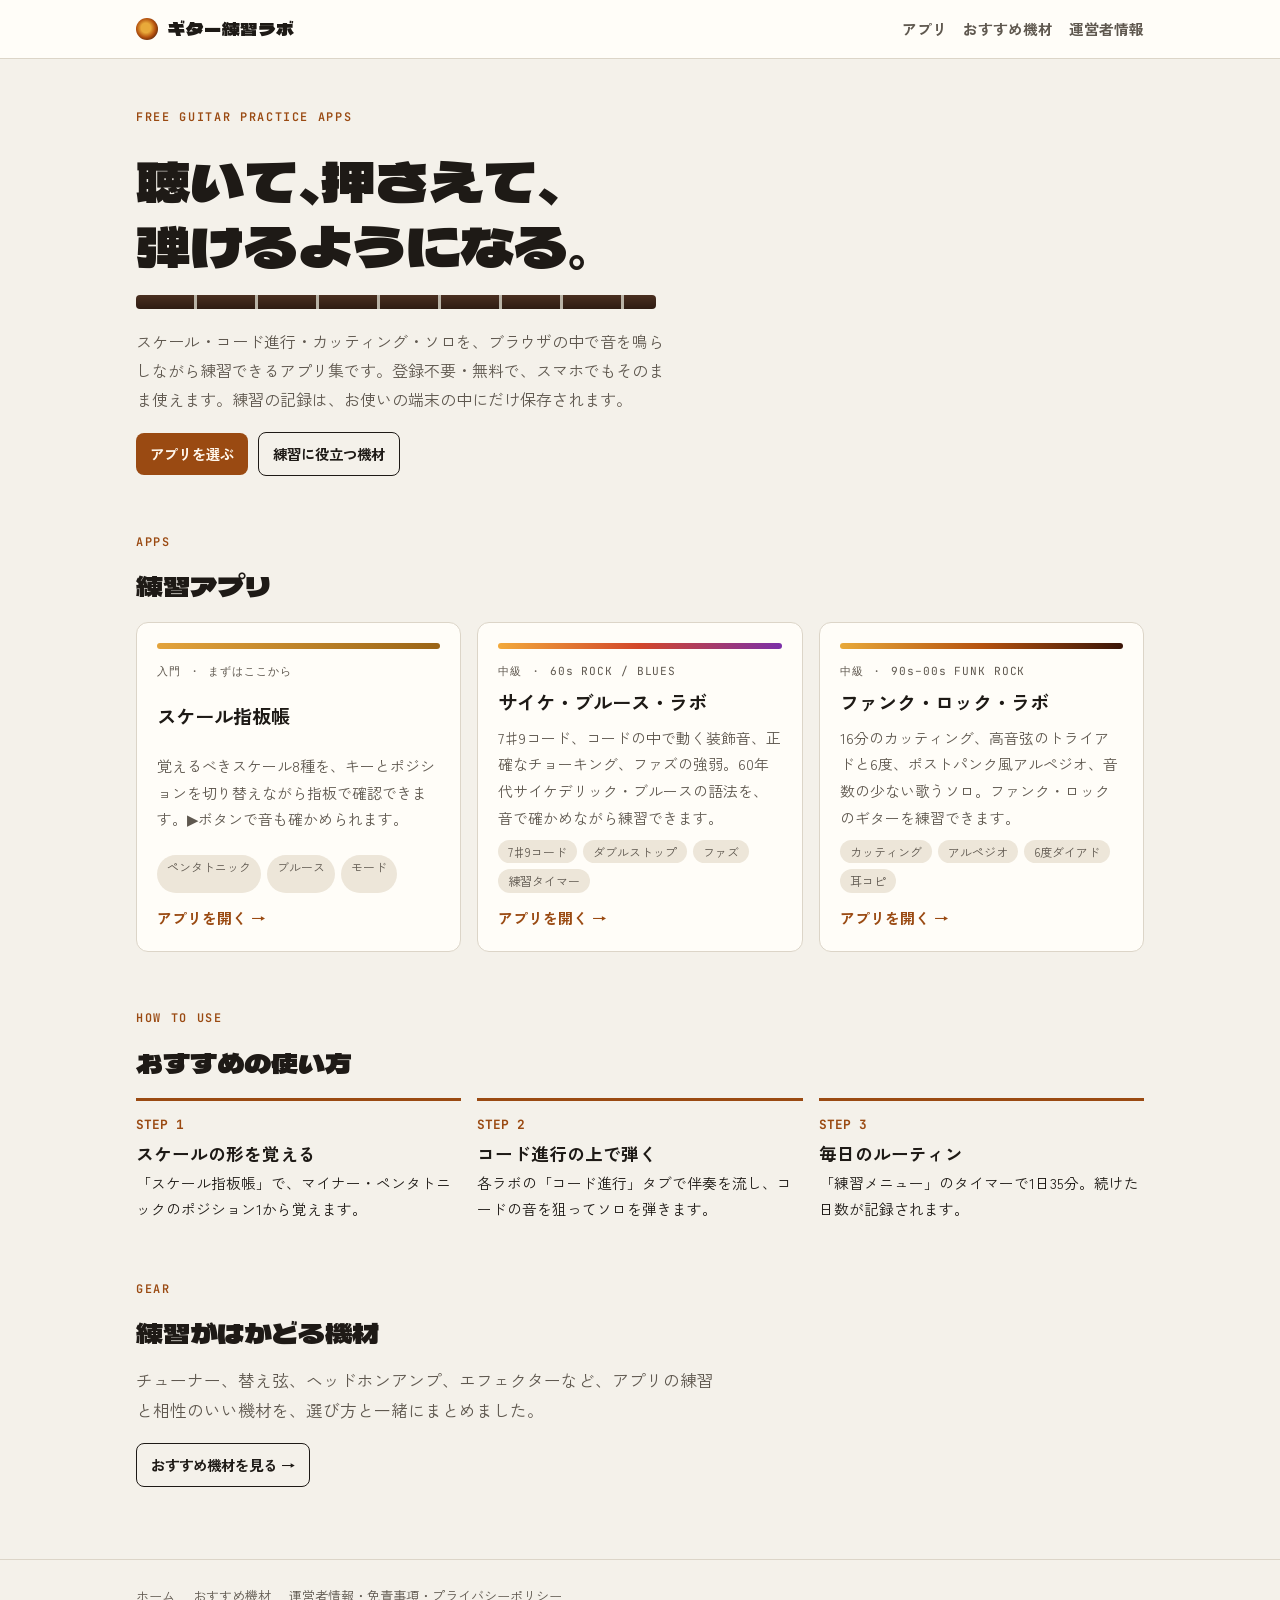
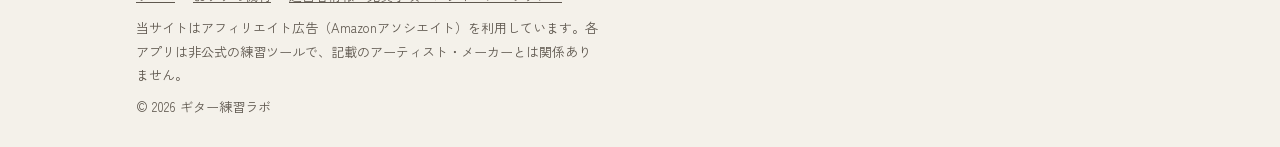
==== index.html @ 336d81dd "ギター練習ラボを公開用に構成 3つの練習アプリをまとめたトップページ、おすすめ機材ページ、運営者情報ページを追加。 アプリ名をスタイル名に変更し、非公式表記・PR表記・Amazonアソシエイト表記を追" ====
<!doctype html>
<html lang="ja" data-base="./">
<head>
<meta charset="utf-8">
<meta name="viewport" content="width=device-width,initial-scale=1,viewport-fit=cover">
<title>ギター練習ラボ｜音で確かめるギター練習アプリ（無料）</title>
<meta name="description" content="スケール、コード進行、カッティング、ソロの練習を、ブラウザで音を鳴らしながら学べる無料のギター練習アプリ集。登録不要・スマホ対応。">
<meta property="og:title" content="ギター練習ラボ">
<meta property="og:description" content="音で確かめるギター練習アプリ集。登録不要・無料・スマホ対応。">
<meta property="og:type" content="website">
<link rel="preconnect" href="https://fonts.googleapis.com">
<link rel="preconnect" href="https://fonts.gstatic.com" crossorigin>
<link rel="stylesheet" href="https://fonts.googleapis.com/css2?family=Dela+Gothic+One&family=Zen+Kaku+Gothic+New:wght@400;500;700&family=JetBrains+Mono:wght@400;600&display=swap">
<link rel="stylesheet" href="assets/site.css">
</head>
<body>
<header class="site-head">
  <div class="wrap">
    <a class="logo" href="./"><i aria-hidden="true"></i>ギター練習ラボ</a>
    <nav class="site-nav" aria-label="サイト">
      <a href="#apps">アプリ</a>
      <a href="gear.html">おすすめ機材</a>
      <a href="about.html">運営者情報</a>
    </nav>
  </div>
</header>

<main class="wrap">
  <section class="hero">
    <span class="eyebrow">Free guitar practice apps</span>
    <h1>聴いて、押さえて、<br>弾けるようになる。</h1>
    <div class="fret-strip" aria-hidden="true"></div>
    <p class="muted">スケール・コード進行・カッティング・ソロを、ブラウザの中で音を鳴らしながら練習できるアプリ集です。登録不要・無料で、スマホでもそのまま使えます。練習の記録は、お使いの端末の中にだけ保存されます。</p>
    <div class="row">
      <a class="btn" href="#apps">アプリを選ぶ</a>
      <a class="btn ghost" href="gear.html">練習に役立つ機材</a>
    </div>
  </section>

  <section id="apps" aria-labelledby="apps-h">
    <div class="lead">
      <span class="eyebrow">Apps</span>
      <h2 id="apps-h">練習アプリ</h2>
    </div>
    <div class="apps">
      <a class="app" href="apps/scales/">
        <div class="sw" style="background:linear-gradient(90deg,#E3A33C,#9A6416)"></div>
        <div style="display:grid;gap:8px">
          <span class="badge">入門 ・ まずはここから</span>
          <h3>スケール指板帳</h3>
          <p>覚えるべきスケール8種を、キーとポジションを切り替えながら指板で確認できます。▶ボタンで音も確かめられます。</p>
          <ul><li>ペンタトニック</li><li>ブルース</li><li>モード</li></ul>
        </div>
        <span class="go">アプリを開く →</span>
      </a>
      <a class="app" href="apps/psychedelic-blues/">
        <div class="sw" style="background:linear-gradient(90deg,#F2A93B,#D2462A,#7B2FA8)"></div>
        <div style="display:grid;gap:8px">
          <span class="badge">中級 ・ 60s ROCK / BLUES</span>
          <h3>サイケ・ブルース・ラボ</h3>
          <p>7♯9コード、コードの中で動く装飾音、正確なチョーキング、ファズの強弱。60年代サイケデリック・ブルースの語法を、音で確かめながら練習できます。</p>
          <ul><li>7♯9コード</li><li>ダブルストップ</li><li>ファズ</li><li>練習タイマー</li></ul>
        </div>
        <span class="go">アプリを開く →</span>
      </a>
      <a class="app" href="apps/funk-rock/">
        <div class="sw" style="background:linear-gradient(90deg,#E8A93A,#B5520F,#3A1508)"></div>
        <div style="display:grid;gap:8px">
          <span class="badge">中級 ・ 90s–00s FUNK ROCK</span>
          <h3>ファンク・ロック・ラボ</h3>
          <p>16分のカッティング、高音弦のトライアドと6度、ポストパンク風アルペジオ、音数の少ない歌うソロ。ファンク・ロックのギターを練習できます。</p>
          <ul><li>カッティング</li><li>アルペジオ</li><li>6度ダイアド</li><li>耳コピ</li></ul>
        </div>
        <span class="go">アプリを開く →</span>
      </a>
    </div>
  </section>

  <section aria-labelledby="how-h">
    <div class="lead">
      <span class="eyebrow">How to use</span>
      <h2 id="how-h">おすすめの使い方</h2>
    </div>
    <ol class="steps">
      <li><b>STEP 1</b><h3>スケールの形を覚える</h3><p>「スケール指板帳」で、マイナー・ペンタトニックのポジション1から覚えます。</p></li>
      <li><b>STEP 2</b><h3>コード進行の上で弾く</h3><p>各ラボの「コード進行」タブで伴奏を流し、コードの音を狙ってソロを弾きます。</p></li>
      <li><b>STEP 3</b><h3>毎日のルーティン</h3><p>「練習メニュー」のタイマーで1日35分。続けた日数が記録されます。</p></li>
    </ol>
  </section>

  <section aria-labelledby="gear-h">
    <div class="lead">
      <span class="eyebrow">Gear</span>
      <h2 id="gear-h">練習がはかどる機材</h2>
      <p class="muted">チューナー、替え弦、ヘッドホンアンプ、エフェクターなど、アプリの練習と相性のいい機材を、選び方と一緒にまとめました。</p>
    </div>
    <div class="row"><a class="btn ghost" href="gear.html">おすすめ機材を見る →</a></div>
  </section>

  <section class="support" data-tip hidden aria-labelledby="sup-h">
    <h2 id="sup-h">このサイトを応援する</h2>
    <p class="muted">アプリはすべて無料です。役に立ったら、投げ銭で応援していただけると新しいアプリづくりの励みになります。</p>
    <div class="row"><a class="btn" href="#"></a></div>
  </section>
</main>

<footer class="site-foot">
  <div class="wrap">
    <nav aria-label="フッター"><a href="./">ホーム</a><a href="gear.html">おすすめ機材</a><a href="about.html">運営者情報・免責事項・プライバシーポリシー</a></nav>
    <p>当サイトはアフィリエイト広告（Amazonアソシエイト）を利用しています。各アプリは非公式の練習ツールで、記載のアーティスト・メーカーとは関係ありません。</p>
    <p>© <span id="y"></span> ギター練習ラボ</p>
  </div>
</footer>
<script>document.getElementById('y').textContent=new Date().getFullYear()</script>
<script src="assets/config.js"></script>
<script src="assets/site.js"></script>
</body>
</html>
---- assets/site.css ----
/* ギター練習ラボ — サイト共通スタイル（トップ・機材・運営者情報） */
:root{
  --bg:#F4F1EA; --surface:#FFFDF8; --fg:#1E1A16; --muted:#5F584F; --line:#DCD5C8;
  --accent:#9A4A12; --accent-strong:#7E3A0B; --on-accent:#FFF8EE; --chip:#EDE6D9;
  --wood:#3B2519; --inlay:#E9E1CF;
  --display:"Dela Gothic One","Zen Kaku Gothic New",system-ui,sans-serif;
  --body:"Zen Kaku Gothic New","Hiragino Sans","Noto Sans JP",system-ui,sans-serif;
  --mono:"JetBrains Mono",ui-monospace,Menlo,Consolas,monospace;
  color-scheme:light;
}
@media (prefers-color-scheme: dark){:root:not([data-theme="light"]){
  --bg:#14110E; --surface:#1E1914; --fg:#EFE7DA; --muted:#AEA392; --line:#3A3027;
  --accent:#E79A4A; --accent-strong:#F2B26E; --on-accent:#1A0E04; --chip:#2A221B; color-scheme:dark}}
:root[data-theme="dark"]{
  --bg:#14110E; --surface:#1E1914; --fg:#EFE7DA; --muted:#AEA392; --line:#3A3027;
  --accent:#E79A4A; --accent-strong:#F2B26E; --on-accent:#1A0E04; --chip:#2A221B; color-scheme:dark}

*,*::before,*::after{box-sizing:border-box}
[hidden]{display:none!important}
html{-webkit-text-size-adjust:100%;text-size-adjust:100%}
body{margin:0;background:var(--bg);color:var(--fg);font-family:var(--body);font-size:16px;line-height:1.8;overflow-wrap:anywhere;-webkit-font-smoothing:antialiased}
.wrap{max-width:1040px;margin:0 auto;padding-left:max(16px,env(safe-area-inset-left,0px));padding-right:max(16px,env(safe-area-inset-right,0px))}
h1,h2,h3{margin:0;text-wrap:balance}
h1{font-family:var(--display);font-weight:400;font-size:clamp(2rem,7vw,3.4rem);line-height:1.2}
h2{font-family:var(--display);font-weight:400;font-size:clamp(1.35rem,4vw,1.7rem);line-height:1.35}
h3{font-size:1.1rem;line-height:1.45}
p{margin:0;max-width:66ch;text-wrap:pretty}
a{color:var(--accent)}
.muted{color:var(--muted)}
.eyebrow{font-family:var(--mono);font-size:.74rem;letter-spacing:.14em;text-transform:uppercase;color:var(--accent);font-weight:600}
:focus-visible{outline:3px solid var(--accent);outline-offset:2px;border-radius:4px}

/* header */
.site-head{border-bottom:1px solid var(--line);background:var(--surface)}
.site-head .wrap{display:flex;flex-wrap:wrap;align-items:center;gap:8px 20px;padding-block:12px}
.logo{font-family:var(--display);font-size:1.1rem;color:var(--fg);text-decoration:none;display:flex;align-items:center;gap:10px;margin-right:auto}
.logo i{width:22px;height:22px;border-radius:50%;background:radial-gradient(circle at 45% 45%,#E8A93A 0 28%,#B5520F 55%,#3A1508 88%);flex:none}
.site-nav{display:flex;flex-wrap:wrap;gap:4px 16px;font-size:.92rem;font-weight:700}
.site-nav a{color:var(--muted);text-decoration:none;padding:4px 0}
.site-nav a:hover,.site-nav a[aria-current]{color:var(--fg)}

.pr-note{font-size:.8rem;color:var(--muted);background:var(--chip);border-radius:6px;padding:6px 12px;display:inline-block}

main{padding-block:40px 72px;display:grid;gap:56px}
section{display:grid;gap:18px}
.lead{display:grid;gap:14px}
.lead p{font-size:1.05rem}

/* hero */
.hero{display:grid;gap:18px;padding-top:8px}
.fret-strip{height:14px;border-radius:4px;background:
  repeating-linear-gradient(90deg,transparent 0 58px,#B9B3A6 58px 61px),
  linear-gradient(180deg,#4A2F20,#2E1C12);max-width:520px;position:relative}

/* app cards */
.apps{display:grid;grid-template-columns:repeat(auto-fit,minmax(min(100%,300px),1fr));gap:16px}
.app{display:grid;grid-template-rows:auto 1fr auto;gap:12px;background:var(--surface);border:1px solid var(--line);border-radius:12px;padding:20px;text-decoration:none;color:inherit;transition:border-color .15s,transform .15s}
.app:hover{border-color:var(--accent);transform:translateY(-2px)}
.app .sw{height:6px;border-radius:3px}
.app p{font-size:.93rem;color:var(--muted)}
.app ul{margin:0;padding:0;list-style:none;display:flex;flex-wrap:wrap;gap:6px}
.app li{font-size:.75rem;background:var(--chip);border-radius:99px;padding:1px 10px;color:var(--muted)}
.app .go{font-weight:700;color:var(--accent);font-size:.92rem}
.app h3{font-size:1.2rem}
.badge{font-family:var(--mono);font-size:.7rem;color:var(--muted);letter-spacing:.08em}

/* steps */
.steps{list-style:none;margin:0;padding:0;display:grid;grid-template-columns:repeat(auto-fit,minmax(min(100%,220px),1fr));gap:16px}
.steps li{border-top:3px solid var(--accent);padding-top:12px;display:grid;gap:4px}
.steps b{font-family:var(--mono);color:var(--accent);font-size:.8rem}
.steps p{font-size:.92rem}

/* gear */
.gear-grid{display:grid;grid-template-columns:repeat(auto-fit,minmax(min(100%,300px),1fr));gap:16px}
.gcard{background:var(--surface);border:1px solid var(--line);border-radius:12px;padding:18px 20px;display:grid;gap:10px;align-content:start}
.gcard p{font-size:.92rem}
.gcard .why{font-size:.85rem;color:var(--muted)}
.gbtn,.btn{display:inline-flex;align-items:center;gap:6px;justify-self:start;padding:8px 14px;border-radius:8px;background:var(--accent);color:var(--on-accent);text-decoration:none;font-weight:700;font-size:.9rem;min-height:40px}
.gbtn:hover,.btn:hover{background:var(--accent-strong)}
.btn.ghost{background:transparent;color:var(--fg);border:1px solid var(--fg)}
.btn.ghost:hover{background:var(--chip)}
.row{display:flex;flex-wrap:wrap;gap:10px;align-items:center}

/* support */
.support{background:var(--surface);border:1px solid var(--line);border-radius:12px;padding:24px;display:grid;gap:12px}

/* prose (about) */
.prose{display:grid;gap:28px}
.prose section{gap:10px}
.prose h2{font-size:1.25rem}
.prose ul{margin:0;padding-left:1.2em;max-width:66ch}
.prose li{margin-bottom:4px}

footer.site-foot{border-top:1px solid var(--line);font-size:.82rem;color:var(--muted)}
footer.site-foot .wrap{padding-block:24px calc(28px + env(safe-area-inset-bottom,0px));display:grid;gap:8px}
footer.site-foot nav{display:flex;flex-wrap:wrap;gap:4px 18px}
footer.site-foot a{color:var(--muted)}

@media (prefers-reduced-motion:reduce){*{transition:none!important}.app:hover{transform:none}}
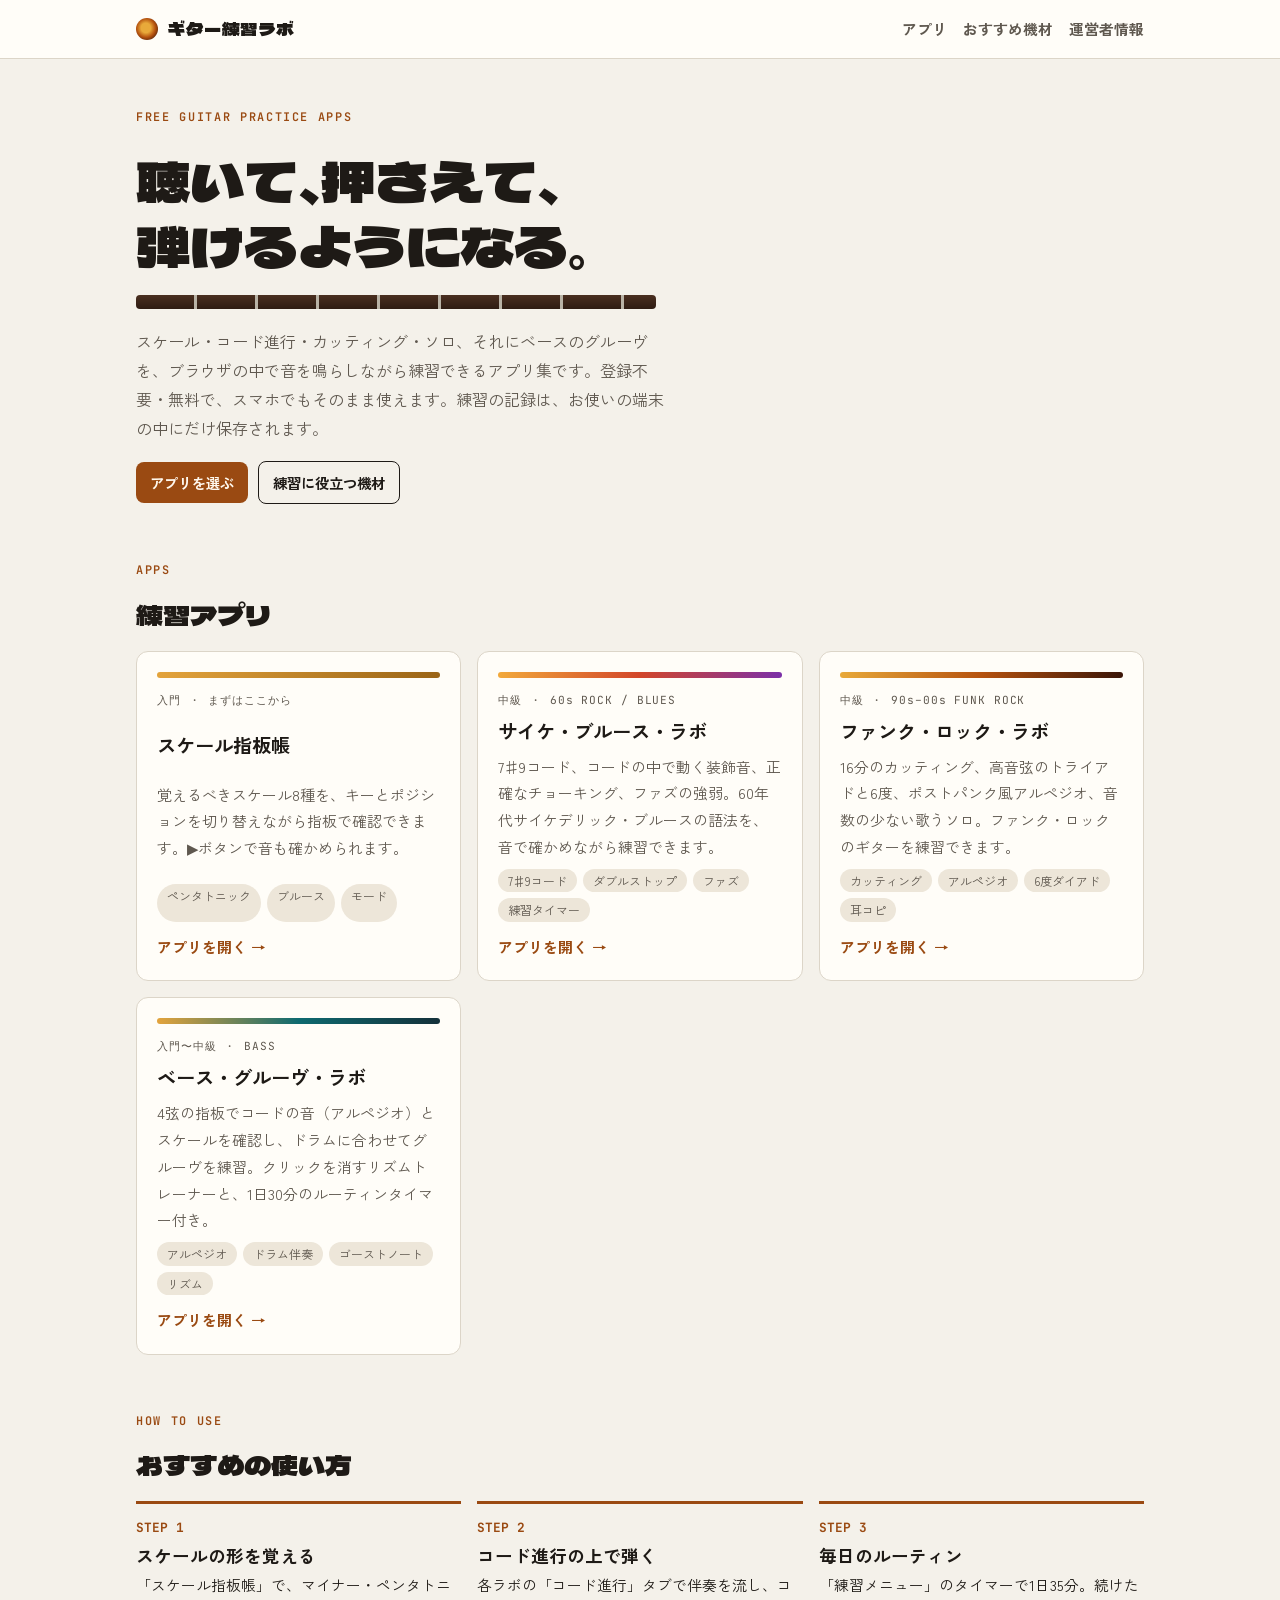
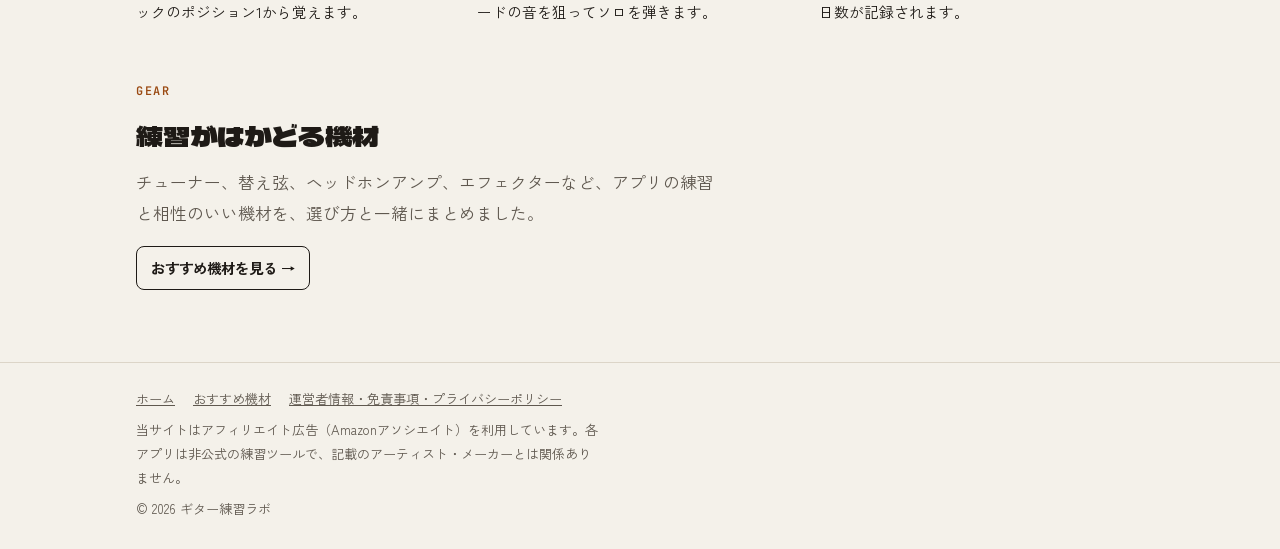
==== commit 57da977b: "ベース・グルーヴ・ラボを追加 4弦の指板（アルペジオ・スケール・クロマチック）、ドラム伴奏つきのグルーヴ7種、 クリックを消せるリズムトレーナー、1日30分の練習タイマーと記録。 トップページにカード" ====
--- a/index.html
+++ b/index.html
@@ -4,7 +4,7 @@
 <meta charset="utf-8">
 <meta name="viewport" content="width=device-width,initial-scale=1,viewport-fit=cover">
 <title>ギター練習ラボ｜音で確かめるギター練習アプリ（無料）</title>
-<meta name="description" content="スケール、コード進行、カッティング、ソロの練習を、ブラウザで音を鳴らしながら学べる無料のギター練習アプリ集。登録不要・スマホ対応。">
+<meta name="description" content="スケール、コード進行、カッティング、ソロ、ベースのグルーヴの練習を、ブラウザで音を鳴らしながら学べる無料のギター練習アプリ集。登録不要・スマホ対応。">
 <meta property="og:title" content="ギター練習ラボ">
 <meta property="og:description" content="音で確かめるギター練習アプリ集。登録不要・無料・スマホ対応。">
 <meta property="og:type" content="website">
@@ -30,7 +30,7 @@
     <span class="eyebrow">Free guitar practice apps</span>
     <h1>聴いて、押さえて、<br>弾けるようになる。</h1>
     <div class="fret-strip" aria-hidden="true"></div>
-    <p class="muted">スケール・コード進行・カッティング・ソロを、ブラウザの中で音を鳴らしながら練習できるアプリ集です。登録不要・無料で、スマホでもそのまま使えます。練習の記録は、お使いの端末の中にだけ保存されます。</p>
+    <p class="muted">スケール・コード進行・カッティング・ソロ、それにベースのグルーヴを、ブラウザの中で音を鳴らしながら練習できるアプリ集です。登録不要・無料で、スマホでもそのまま使えます。練習の記録は、お使いの端末の中にだけ保存されます。</p>
     <div class="row">
       <a class="btn" href="#apps">アプリを選ぶ</a>
       <a class="btn ghost" href="gear.html">練習に役立つ機材</a>
@@ -70,6 +70,16 @@
           <h3>ファンク・ロック・ラボ</h3>
           <p>16分のカッティング、高音弦のトライアドと6度、ポストパンク風アルペジオ、音数の少ない歌うソロ。ファンク・ロックのギターを練習できます。</p>
           <ul><li>カッティング</li><li>アルペジオ</li><li>6度ダイアド</li><li>耳コピ</li></ul>
+        </div>
+        <span class="go">アプリを開く →</span>
+      </a>
+      <a class="app" href="apps/bass/">
+        <div class="sw" style="background:linear-gradient(90deg,#E3A33C,#0E6A70,#14303A)"></div>
+        <div style="display:grid;gap:8px">
+          <span class="badge">入門〜中級 ・ BASS</span>
+          <h3>ベース・グルーヴ・ラボ</h3>
+          <p>4弦の指板でコードの音（アルペジオ）とスケールを確認し、ドラムに合わせてグルーヴを練習。クリックを消すリズムトレーナーと、1日30分のルーティンタイマー付き。</p>
+          <ul><li>アルペジオ</li><li>ドラム伴奏</li><li>ゴーストノート</li><li>リズム</li></ul>
         </div>
         <span class="go">アプリを開く →</span>
       </a>
